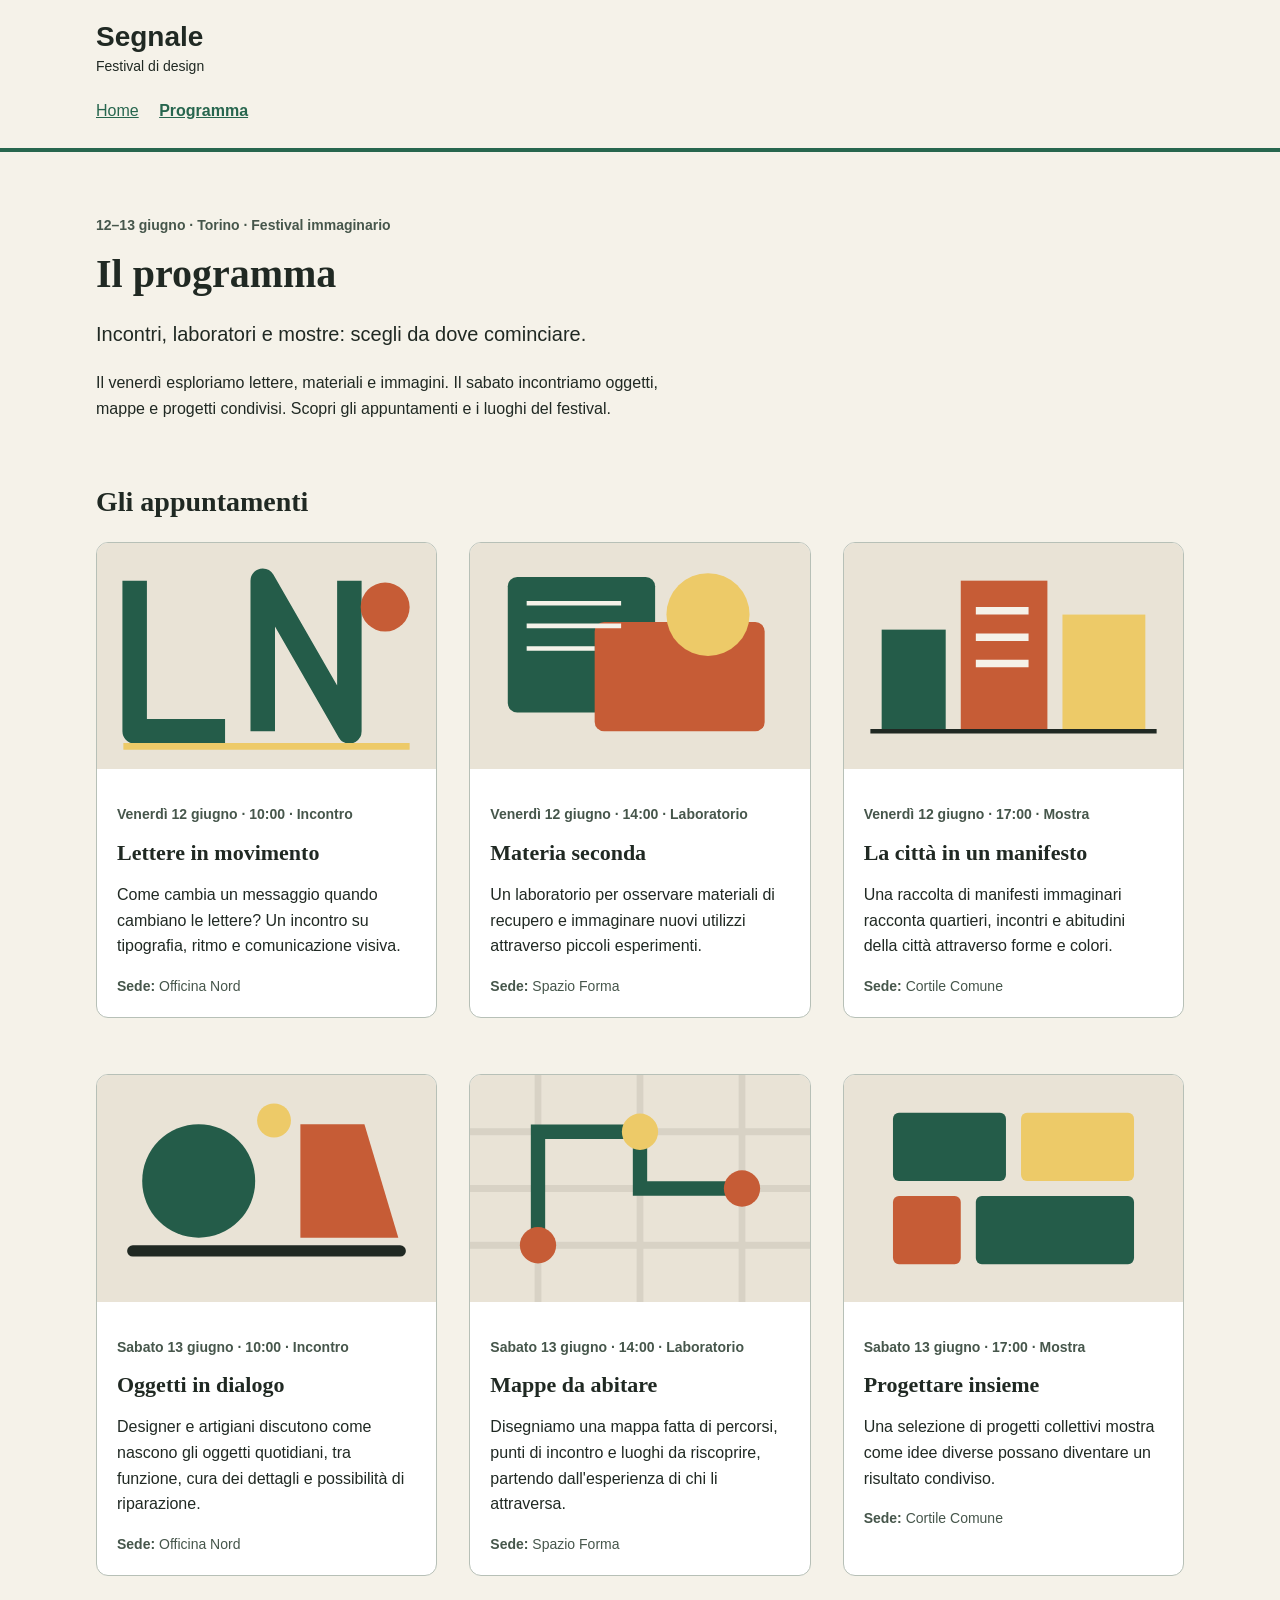
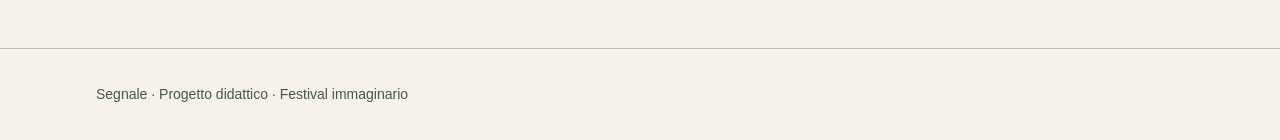
==== programma.html @ dfb3bf36 "Add files via upload" ====
<!doctype html>
<html lang="it">
<head>
  <meta charset="utf-8">
  <meta name="viewport" content="width=device-width, initial-scale=1">
  <title>Programma — Segnale</title>
  <link rel="stylesheet" href="style.css">
</head>
<body>
  <a class="skip-link" href="#contenuto">Vai al contenuto</a>
  <header class="site-header">
    <div class="container">
      <a class="brand" href="index.html">Segnale<span>Festival di design</span></a>
      <nav aria-label="Navigazione principale">
        <!-- Da completare: collegare questa voce alla Home. -->
        <a href="index.html">Home</a>
        <a href="programma.html" aria-current="page">Programma</a>
      </nav>
    </div>
  </header>

  <main id="contenuto" class="container">
    <section class="intro" aria-labelledby="titolo-programma">
      <p class="eyebrow">12–13 giugno · Torino · Festival immaginario</p>
      <h1 id="titolo-programma">Il programma</h1>
      <p class="lead">Incontri, laboratori e mostre: scegli da dove cominciare.</p>
      <p class="reading-text">Il venerdì esploriamo lettere, materiali e immagini. Il sabato incontriamo oggetti, mappe e progetti condivisi. Scopri gli appuntamenti e i luoghi del festival.</p>
    </section>

    <section class="content-section" aria-labelledby="titolo-eventi">
      <h2 id="titolo-eventi">Gli appuntamenti</h2>
      <div class="event-grid">
        <article class="event-card">
          <img src="assets/lettere-in-movimento.svg" alt="Lettere geometriche disposte su una griglia" width="900" height="600">
          <div class="event-body">
            <p class="event-meta">Venerdì 12 giugno · 10:00 · Incontro</p>
            <h3>Lettere in movimento</h3>
            <p>Come cambia un messaggio quando cambiano le lettere? Un incontro su tipografia, ritmo e comunicazione visiva.</p>
            <p class="event-place"><strong>Sede:</strong> Officina Nord</p>
          </div>
        </article>
        <article class="event-card">
          <img src="assets/materia-seconda.svg" alt="Forme sovrapposte che richiamano campioni di materiali" width="900" height="600">
          <div class="event-body">
            <p class="event-meta">Venerdì 12 giugno · 14:00 · Laboratorio</p>
            <h3>Materia seconda</h3>
            <p>Un laboratorio per osservare materiali di recupero e immaginare nuovi utilizzi attraverso piccoli esperimenti.</p>
            <p class="event-place"><strong>Sede:</strong> Spazio Forma</p>
          </div>
        </article>
        <!-- Aggiungere qui gli altri quattro eventi indicati in istruzioni/CONTENUTI-EVENTI.md. -->
        <article class="event-card">
          <img src="assets/citta-manifesto.svg" alt="Rettangoli colorati compongono una città astratta." width="900" height="600">
          <div class="event-body">
            <p class="event-meta">Venerdì 12 giugno · 17:00 · Mostra</p>
            <h3>La città in un manifesto</h3>
            <p>Una raccolta di manifesti immaginari racconta quartieri, incontri e abitudini della città attraverso forme e colori.</p>
            <p class="event-place"><strong>Sede:</strong> Cortile Comune</p>
          </div>
        </article>

        <article class="event-card">
          <img src="assets/oggetti-dialogo.svg" alt="Due forme geometriche si fronteggiano sopra una linea comune" width="900" height="600">
          <div class="event-body">
            <p class="event-meta">Sabato 13 giugno · 10:00 · Incontro</p>
            <h3>Oggetti in dialogo</h3>
            <p>Designer e artigiani discutono come nascono gli oggetti quotidiani, tra funzione, cura dei dettagli e possibilità di riparazione.</p>
            <p class="event-place"><strong>Sede:</strong> Officina Nord</p>
          </div>
        </article>

        <article class="event-card">
          <img src="assets/mappe-abitare.svg" alt="Un percorso collega tre punti su una mappa geometrica" width="900" height="600">
          <div class="event-body">
            <p class="event-meta">Sabato 13 giugno · 14:00 · Laboratorio</p>
            <h3>Mappe da abitare</h3>
            <p>Disegniamo una mappa fatta di percorsi, punti di incontro e luoghi da riscoprire, partendo dall'esperienza di chi li attraversa.</p>
            <p class="event-place"><strong>Sede:</strong> Spazio Forma</p>
          </div>
        </article>

        <article class="event-card">
          <img src="assets/progettare-insieme.svg" alt="Moduli di colori diversi si incastrano in una composizione comune" width="900" height="600">
          <div class="event-body">
            <p class="event-meta">Sabato 13 giugno · 17:00 · Mostra</p>
            <h3>Progettare insieme</h3>
            <p>Una selezione di progetti collettivi mostra come idee diverse possano diventare un risultato condiviso.</p>
            <p class="event-place"><strong>Sede:</strong> Cortile Comune</p>
          </div>
        </article>
      </div>
    </section>
  </main>

  <footer class="site-footer"><div class="container"><p>Segnale · Progetto didattico · Festival immaginario</p></div></footer>
</body>
</html>
---- style.css ----
/* Stile iniziale: tipografia, colori e variabili CSS sono già predisposti.
   Lavoreremo su collegamenti, CSS condiviso e disposizione delle schede. */

/* Scelte comuni: ogni regola usa var() per richiamarne il valore. */
:root {
  --colore-primario: #27664e;
  --colore-primario-scuro: #17432f;
  --colore-sfondo: #f5f2e9;
  --colore-testo: #202923;
  --font-testo: "Trebuchet MS", Arial, sans-serif;
  --font-titoli: Georgia, "Times New Roman", serif;
}

* {
  box-sizing: border-box;
}

body {
  margin: 0;
  background: var(--colore-sfondo);
  color: var(--colore-testo);
  font-family: var(--font-testo);
  font-size: 1rem;
  line-height: 1.6;
}

a {
  color: var(--colore-primario);
}

a:hover {
  text-decoration-thickness: 3px;
}

a:focus-visible {
  outline: 3px solid var(--colore-testo);
  outline-offset: 4px;
}

.container {
  width: 92%;
  max-width: 68rem;
  margin: 0 auto;
}

.site-header {
  padding: 1.25rem 0;
  border-bottom: 4px solid var(--colore-primario);
}

.brand {
  display: inline-block;
  color: var(--colore-testo);
  font-size: 1.75rem;
  font-weight: bold;
  line-height: 1.2;
  text-decoration: none;
}

.brand span {
  display: block;
  margin-top: 0.25rem;
  font-size: 0.875rem;
  font-weight: normal;
}

nav {
  margin-top: 1rem;
}

nav a {
  display: inline-block;
  margin-right: 1rem;
  padding: 0.25rem 0;
}

nav a[aria-current="page"] {
  font-weight: bold;
}

.intro {
  padding: 3rem 0 1rem;
}

.eyebrow,
.event-meta {
  color: #46564b;
  font-size: 0.875rem;
  font-weight: bold;
}

h1,
h2,
h3 {
  font-family: var(--font-titoli);
  line-height: 1.2;
}

h1 {
  max-width: 18ch;
  margin: 0.75rem 0 1.25rem;
  font-size: 2.5rem;
}

h2 {
  font-size: 1.75rem;
}

h3 {
  margin: 0.5rem 0 0.75rem;
  font-size: 1.375rem;
}

.lead {
  max-width: 48ch;
  font-size: 1.25rem;
}

.reading-text {
  max-width: 65ch;
}

.button-link {
  display: inline-block;
  margin-top: 1rem;
  padding: 0.75rem 1.25rem;
  border-radius: 0.5rem;
  background: var(--colore-primario);
  color: #ffffff;
  font-weight: bold;
  text-decoration: none;
}

.button-link:hover {
  background: var(--colore-primario-scuro);
}

.content-section {
  margin: 2rem 0 3rem;
}

.festival-image {
  display: block;
  width: 100%;
  max-width: 54rem;
  height: auto;
  margin-top: 1.5rem;
  border-radius: 0.75rem;
}

.venues {
  padding-left: 1.25rem;
}

.venues li {
  margin-bottom: 0.5rem;
}

/* Qui inseriremo la regola .event-grid durante la demo. */
.event-grid {
  display: grid;
  grid-template-columns: 1fr;
  gap: 2rem;
}


/* Tablet: da 600px a 1023px */
@media (min-width: 600px) {
  .event-grid {
    grid-template-columns: repeat(2, minmax(0, 1fr));
  }
}

/* Desktop: da 1024px in su */
@media (min-width: 1024px) {
  .event-grid {
    grid-template-columns: repeat(3, minmax(0, 1fr));
  }
}

.event-card {
  margin-bottom: 1.5rem;
  overflow: hidden;
  border: 1px solid #b7c0b7;
  border-radius: 0.75rem;
  background: #ffffff;
}

.event-card img {
  display: block;
  width: 100%;
  height: auto;
}

.event-body {
  padding: 1.25rem;
}

.event-body p:last-child {
  margin-bottom: 0;
}

.event-place {
  color: #46564b;
  font-size: 0.875rem;
}

.site-footer {
  padding: 1.25rem 0;
  border-top: 1px solid #b7c0b7;
  color: #46564b;
  font-size: 0.875rem;
}

.skip-link {
  position: absolute;
  top: -6rem;
  left: 1rem;
  padding: 0.75rem 1rem;
  background: #ffffff;
  color: var(--colore-testo);
}

.skip-link:focus {
  top: 1rem;
}

/* Qui aggiungeremo la media query durante la demo. */
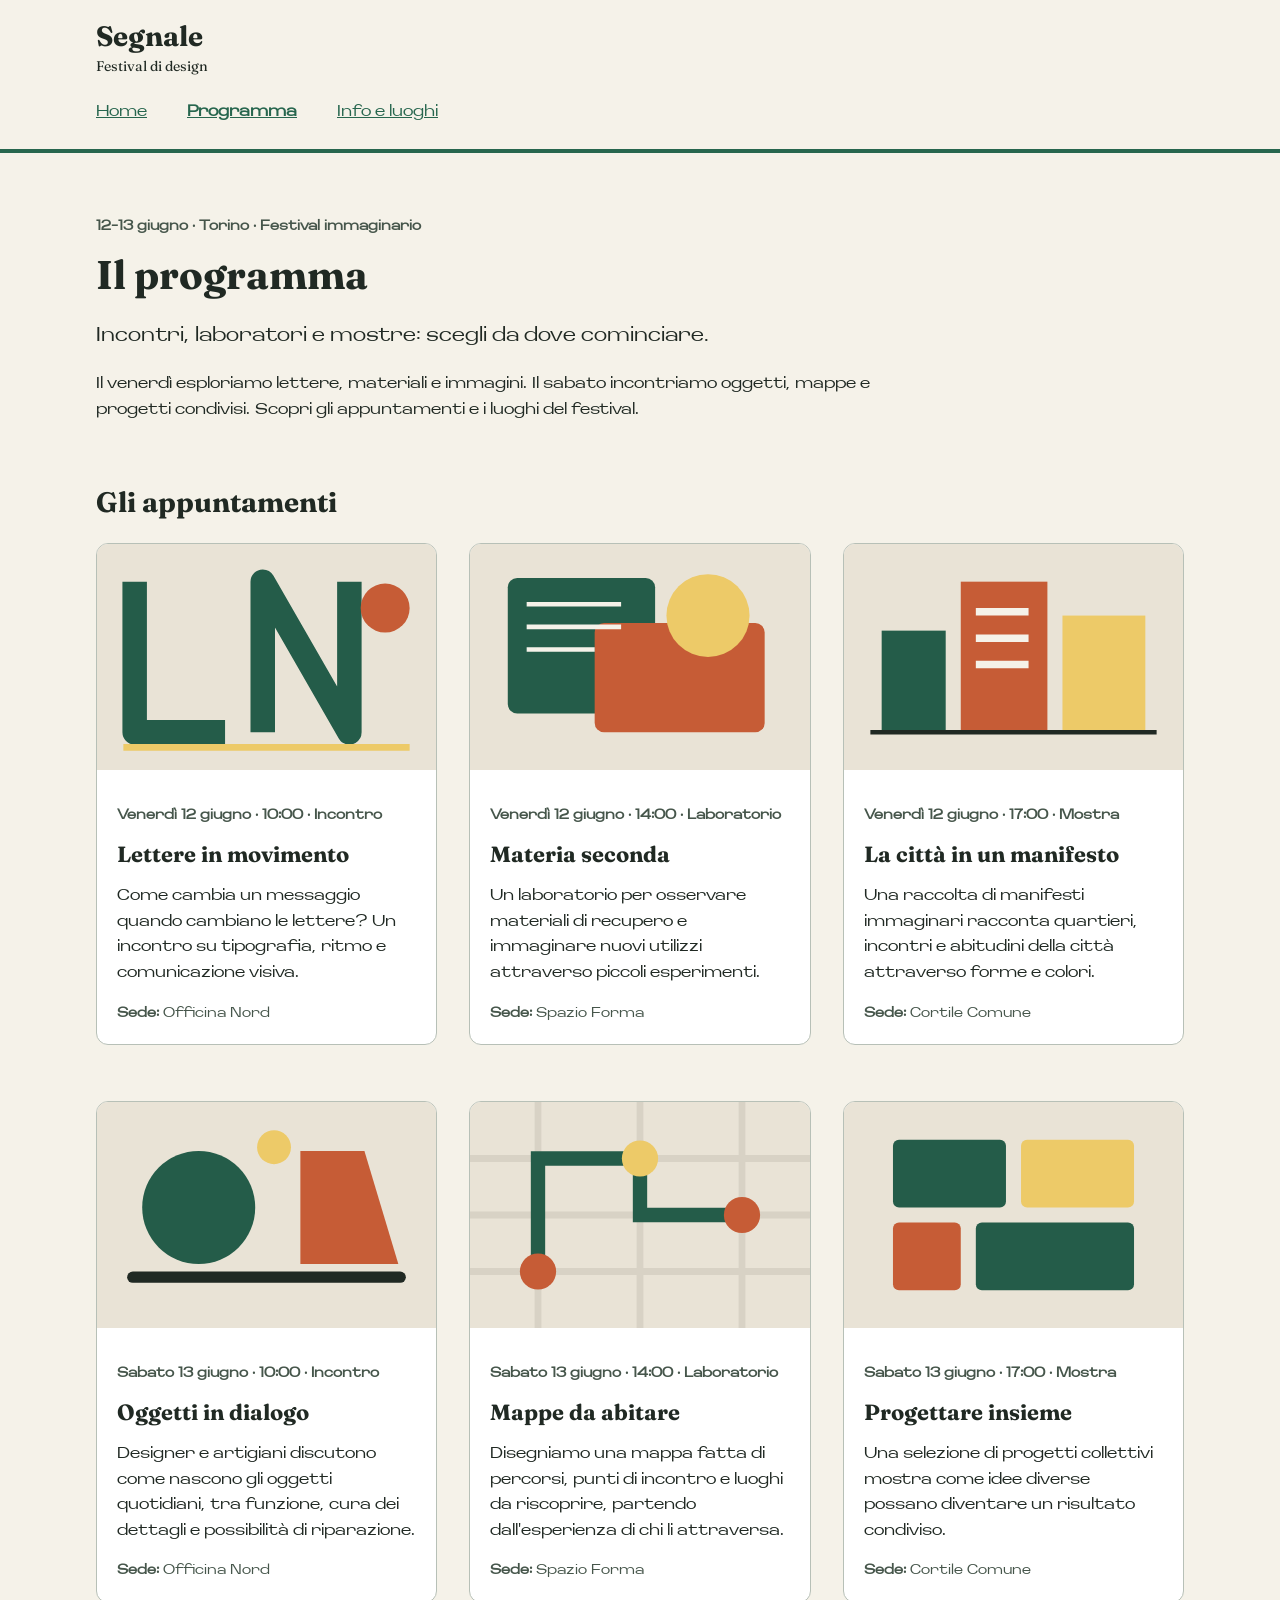
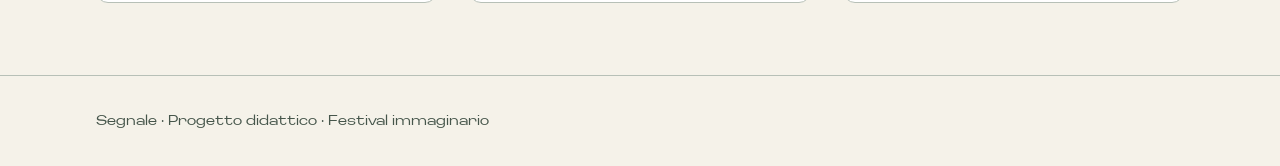
==== commit eac329c6: "Add files via upload" ====
--- a/programma.html
+++ b/programma.html
@@ -4,6 +4,9 @@
   <meta charset="utf-8">
   <meta name="viewport" content="width=device-width, initial-scale=1">
   <title>Programma — Segnale</title>
+  <link rel="preconnect" href="https://fonts.googleapis.com">
+  <link rel="preconnect" href="https://fonts.gstatic.com" crossorigin>
+  <link href="https://fonts.googleapis.com/css2?family=Fraunces:wght@400;600;700;800&display=swap" rel="stylesheet">
   <link rel="stylesheet" href="style.css">
 </head>
 <body>
@@ -15,6 +18,7 @@
         <!-- Da completare: collegare questa voce alla Home. -->
         <a href="index.html">Home</a>
         <a href="programma.html" aria-current="page">Programma</a>
+        <a href="info.html">Info e luoghi</a>
       </nav>
     </div>
   </header>
--- a/style.css
+++ b/style.css
@@ -1,14 +1,18 @@
-/* Stile iniziale: tipografia, colori e variabili CSS sono già predisposti.
-   Lavoreremo su collegamenti, CSS condiviso e disposizione delle schede. */
-
+
+@font-face {
+  font-family: "Finlado";
+  src: url("fonts/Finlado-Regular.woff2") format("woff2");
+  font-weight: normal;
+  font-style: normal;
+}
 /* Scelte comuni: ogni regola usa var() per richiamarne il valore. */
 :root {
   --colore-primario: #27664e;
   --colore-primario-scuro: #17432f;
   --colore-sfondo: #f5f2e9;
   --colore-testo: #202923;
-  --font-testo: "Trebuchet MS", Arial, sans-serif;
-  --font-titoli: Georgia, "Times New Roman", serif;
+  --font-testo: "Finlado", Arial, sans-serif;
+  --font-titoli: "Fraunces", Georgia, serif;
 }
 
 * {
@@ -43,9 +47,14 @@
   margin: 0 auto;
 }
 
+
 .site-header {
+  position: sticky;
+  top: 0;
+  z-index: 1000;
   padding: 1.25rem 0;
   border-bottom: 4px solid var(--colore-primario);
+  background-color: var(--colore-sfondo);
 }
 
 .brand {
@@ -64,8 +73,23 @@
   font-weight: normal;
 }
 
+
 nav {
   margin-top: 1rem;
+  display: flex;
+  flex-direction: column;
+  align-items: flex-start;
+  gap: 0.5rem;
+}
+
+
+@media (min-width: 600px) {
+  nav {
+    flex-direction: row;
+    align-items: center;
+    flex-wrap: wrap;
+    gap: 1.5rem;
+  }
 }
 
 nav a {
@@ -91,7 +115,9 @@
 
 h1,
 h2,
-h3 {
+h3,
+h4,
+.brand {
   font-family: var(--font-titoli);
   line-height: 1.2;
 }
@@ -109,6 +135,11 @@
 h3 {
   margin: 0.5rem 0 0.75rem;
   font-size: 1.375rem;
+}
+
+h4 {
+  margin: 0.5rem 0 0.75rem;
+  font-size: 1.25rem;
 }
 
 .lead {
@@ -159,16 +190,50 @@
 /* Qui inseriremo la regola .event-grid durante la demo. */
 .event-grid {
   display: grid;
-  grid-template-columns: 1fr;
+  grid-template-columns: minmax(0, 1fr);
   gap: 2rem;
 }
 
-
-/* Tablet: da 600px a 1023px */
-@media (min-width: 600px) {
+@media (max-width: 599px) {
+
+  .intro {
+    padding: 2rem 0 1rem;
+  }
+
+  h1 {
+    font-size: 2rem;
+  }
+
+  h2 {
+    font-size: 1.5rem;
+  }
+
+  .lead {
+    font-size: 1.1rem;
+  }
+
+  .content-section {
+    margin: 1.5rem 0 2rem;
+  }
+
   .event-grid {
-    grid-template-columns: repeat(2, minmax(0, 1fr));
-  }
+    gap: 1rem;
+  }
+
+}
+
+
+/* TABLET: da 600px a 1023px */
+@media (min-width: 600px) and (max-width: 1023px) {
+
+  .intro {
+    padding: 2.5rem 0 1rem;
+  }
+
+  .event-grid {
+    gap: 1.5rem;
+  }
+
 }
 
 /* Desktop: da 1024px in su */
@@ -225,4 +290,204 @@
   top: 1rem;
 }
 
-/* Qui aggiungeremo la media query durante la demo. */
+
+/* CARD SLIDER RESPONSIVE */
+
+.content-section > .event-card {
+  width: 100%;
+  max-width: 700px;
+  margin: 2rem auto;
+}
+
+.luoghi-swiper {
+  width: 100%;
+  min-width: 0;
+}
+
+.luoghi-swiper .swiper-slide {
+  min-width: 0;
+}
+
+.luoghi-swiper .swiper-slide img {
+  display: block;
+  width: 100%;
+  height: auto;
+  aspect-ratio: 3 / 2;
+  object-fit: cover;
+}
+
+.luoghi-swiper .event-body {
+  padding: 1.25rem;
+  padding-bottom: 3.5rem;
+}
+
+/* PULSANTI RESPONSIVE */
+
+
+/* CARD */
+
+.content-section > .event-card {
+  position: relative;
+  width: 100%;
+  max-width: 700px;
+  margin: 2rem auto;
+}
+
+/* SLIDER */
+
+.luoghi-swiper {
+  width: 100%;
+}
+
+.luoghi-swiper img {
+  display: block;
+  width: 100%;
+  aspect-ratio: 3 / 2;
+  object-fit: cover;
+}
+
+/* PULSANTI SOPRA LA FOTO */
+
+
+/* PULSANTI IN FONDO ALLA CARD */
+
+.controlli-luoghi {
+  display: flex;
+  justify-content: space-between;
+  align-items: center;
+  padding: 0.5rem 1.25rem 1.25rem;
+}
+
+.controlli-luoghi .swiper-button-prev,
+.controlli-luoghi .swiper-button-next {
+  position: static;
+  margin: 0;
+  transform: none;
+  color: var(--colore-primario);
+}
+
+/* SMARTPHONE */
+
+@media (max-width: 599px) {
+  .controlli-luoghi {
+    padding: 0.5rem 1rem 1rem;
+  }
+
+  .controlli-luoghi .swiper-button-prev,
+  .controlli-luoghi .swiper-button-next {
+    --swiper-navigation-size: 20px;
+  }
+}
+
+
+
+/* SMARTPHONE */
+@media (max-width: 599px) {
+
+  .content-section > .event-card {
+    margin: 1.5rem auto;
+  }
+
+  .luoghi-swiper .event-body {
+    padding: 1rem;
+    padding-bottom: 3.5rem;
+  }
+
+  .luoghi-swiper .event-body h3 {
+    font-size: 1.2rem;
+  }
+
+}
+
+/* TABLET */
+@media (min-width: 600px) and (max-width: 1023px) {
+
+  .content-section > .event-card {
+    max-width: 600px;
+  }
+
+}
+
+/* DESKTOP */
+@media (min-width: 1024px) {
+
+  .content-section > .event-card {
+    max-width: 700px;
+  }
+
+}
+
+
+/* MAPPA RESPONSIVE */
+
+.mappa-festival {
+  display: block;
+  width: 100%;
+  height: 450px;
+  border: 0;
+  border-radius: 0.75rem;
+}
+
+/* ELENCO SEDI */
+
+.elenco-sedi {
+  display: grid;
+  grid-template-columns: 1fr;
+  gap: 1.5rem;
+  margin-top: 1.5rem;
+}
+
+.sede {
+  padding: 1.25rem;
+  background: white;
+  border: 1px solid #b7c0b7;
+  border-radius: 0.75rem;
+  min-width: 0;
+}
+
+.sede h4 {
+  margin: 0 0 0.5rem;
+}
+
+.sede p {
+  margin: 0 0 0.75rem;
+}
+
+/* TABLET */
+@media (min-width: 600px) {
+  .elenco-sedi {
+    grid-template-columns: repeat(2, minmax(0, 1fr));
+  }
+}
+
+/* DESKTOP */
+@media (min-width: 1024px) {
+  .elenco-sedi {
+    grid-template-columns: repeat(3, minmax(0, 1fr));
+  }
+}
+
+@media (max-width: 599px) {
+  .mappa-festival {
+    height: 350px;
+  }
+}
+
+@media (max-width: 599px) {
+  .site-header {
+    padding: 0.5rem 0;
+  }
+
+  .site-header .brand {
+    font-size: 1.4rem;
+  }
+
+  .site-header nav {
+    margin-top: 0.5rem;
+    gap: 0.2rem;
+  }
+
+  .site-header nav a {
+    padding: 0.2rem 0;
+  }
+}
